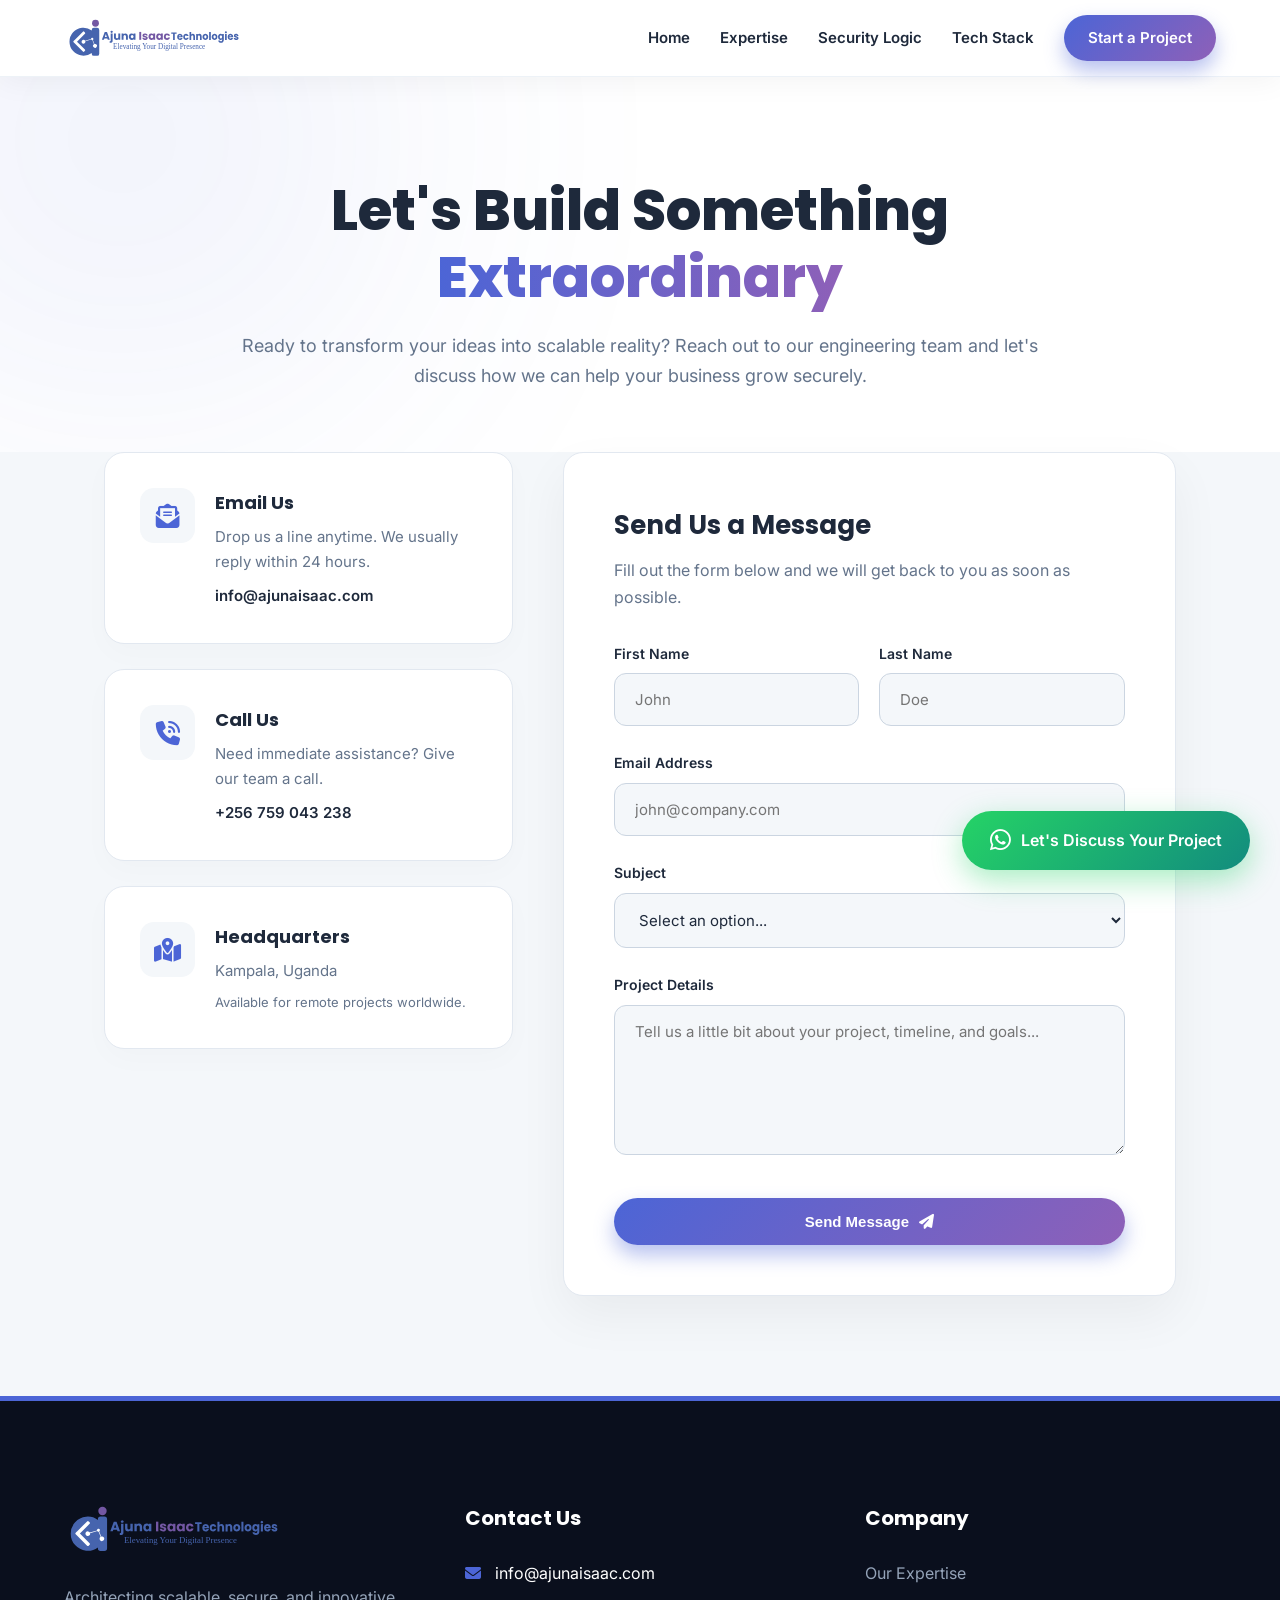
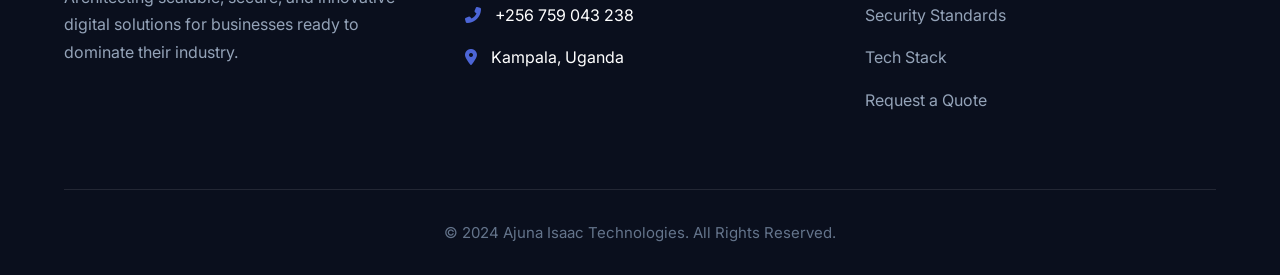
==== contact.html @ 809f85c6 "go" ====
<!DOCTYPE html>
<html lang="en">
<head>
  <meta charset="utf-8" />
  <title>Contact Us | Ajuna Isaac Technologies</title>
  <meta name="viewport" content="width=device-width, initial-scale=1">
  <meta name="description" content="Get in touch with Ajuna Isaac Technologies. Let's discuss how we can build secure, scalable software for your business.">
  <meta name="theme-color" content="#4C65D6">
  
  <!-- Fonts -->
  <link rel="preconnect" href="https://fonts.googleapis.com">
  <link rel="preconnect" href="https://fonts.gstatic.com" crossorigin>
  <link href="https://fonts.googleapis.com/css2?family=Inter:wght@300;400;500;600;700&family=Poppins:wght@400;500;600;700;800&display=swap" rel="stylesheet">
  
  <!-- Icons -->
  <link href="https://cdnjs.cloudflare.com/ajax/libs/font-awesome/6.4.0/css/all.min.css" rel="stylesheet">

  <style>
    /* --- BRAND VARIABLES (Matches Existing Sites) --- */
    :root {
      --primary: #4C65D6;
      --primary-glow: rgba(76, 101, 214, 0.4);
      --accent: #8E60B8;
      --accent-glow: rgba(142, 96, 184, 0.4);
      --dark-bg: #0a0f1d;
      --bg-light: #f4f7fa;
      --text-main: #1e293b;
      --text-muted: #64748b;
      --white: #ffffff;
      --success: #10b981;
      --radius-lg: 20px;
      --radius-md: 12px;
      --transition: all 0.4s cubic-bezier(0.25, 0.8, 0.25, 1);
    }

    /* --- GLOBALS & RESET --- */
    * { margin: 0; padding: 0; box-sizing: border-box; }
    html { scroll-behavior: smooth; }
    body { font-family: 'Inter', sans-serif; color: var(--text-main); line-height: 1.7; background: var(--bg-light); overflow-x: hidden; }
    h1, h2, h3, h4 { font-family: 'Poppins', sans-serif; }
    a { text-decoration: none; color: inherit; transition: var(--transition); }
    ul { list-style: none; }

    /* --- NAVIGATION --- */
    .navbar {
      display: flex; justify-content: space-between; align-items: center;
      padding: 15px 5%; background: rgba(255, 255, 255, 0.95);
      backdrop-filter: blur(10px); position: sticky; top: 0; z-index: 1000;
      border-bottom: 1px solid #edf2f7; box-shadow: 0 4px 30px rgba(0, 0, 0, 0.05);
    }
    .logo-container { display: flex; align-items: center; }
    .logo-desktop { height: 45px; width: auto; display: block; }
    .logo-mobile { height: 40px; width: auto; display: none; }

    .nav-links { display: flex; gap: 30px; align-items: center; }
    .nav-links a { font-size: 15px; font-weight: 600; color: var(--text-main); }
    .nav-links a:hover { color: var(--primary); }
    .mobile-menu-btn { display: none; font-size: 24px; cursor: pointer; color: var(--primary); }

    /* --- BUTTONS --- */
    .btn { display: inline-flex; align-items: center; justify-content: center; padding: 15px 30px; border-radius: 50px; font-weight: 600; font-size: 15px; cursor: pointer; transition: var(--transition); gap: 10px; z-index: 1; outline: none; }
    .btn-primary { background: linear-gradient(135deg, var(--primary), var(--accent)); color: var(--white) !important; border: none; box-shadow: 0 10px 20px var(--primary-glow); }
    .btn-primary:hover { transform: translateY(-3px); box-shadow: 0 15px 30px var(--accent-glow); }

    /* --- CONTACT HERO --- */
    .contact-hero {
      background: var(--white); padding: 100px 5% 60px; text-align: center; position: relative; overflow: hidden;
    }
    .contact-hero::before { content: ''; position: absolute; top: -50%; left: -10%; width: 500px; height: 500px; background: var(--primary); filter: blur(150px); opacity: 0.1; border-radius: 50%; z-index: 0; }
    .contact-hero-content { position: relative; z-index: 1; max-width: 800px; margin: auto; }
    .contact-hero h1 { font-size: clamp(36px, 5vw, 56px); font-weight: 800; line-height: 1.2; margin-bottom: 20px; }
    .contact-hero h1 span { background: linear-gradient(90deg, var(--primary), var(--accent)); -webkit-background-clip: text; -webkit-text-fill-color: transparent; }
    .contact-hero p { font-size: 18px; color: var(--text-muted); }

    /* --- CONTACT LAYOUT --- */
    .contact-wrapper {
      max-width: 1200px; margin: 0 auto 100px; padding: 0 5%;
      display: grid; grid-template-columns: 1fr 1.5fr; gap: 50px; align-items: flex-start;
    }

    /* Left: Info Cards */
    .contact-info { display: flex; flex-direction: column; gap: 25px; }
    .info-card {
      background: var(--white); padding: 35px; border-radius: var(--radius-lg);
      border: 1px solid #e2e8f0; display: flex; align-items: flex-start; gap: 20px;
      transition: var(--transition); box-shadow: 0 10px 30px rgba(0,0,0,0.02);
    }
    .info-card:hover { transform: translateY(-5px); border-color: var(--primary); box-shadow: 0 20px 40px rgba(76, 101, 214, 0.08); }
    .info-icon { width: 55px; height: 55px; background: var(--bg-light); border-radius: 14px; display: flex; align-items: center; justify-content: center; font-size: 24px; color: var(--primary); flex-shrink: 0; transition: var(--transition); }
    .info-card:hover .info-icon { background: var(--primary); color: var(--white); }
    .info-details h4 { font-size: 18px; margin-bottom: 5px; color: var(--text-main); }
    .info-details p, .info-details a { color: var(--text-muted); font-size: 15px; font-family: 'Inter', sans-serif; transition: var(--transition); }
    .info-details a:hover { color: var(--primary); }

    /* Right: Form */
    .contact-form-container {
      background: var(--white); padding: 50px; border-radius: var(--radius-lg);
      border: 1px solid #e2e8f0; box-shadow: 0 20px 50px rgba(0,0,0,0.05); position: relative;
    }
    .form-group { margin-bottom: 25px; }
    .form-label { display: block; font-size: 14px; font-weight: 600; color: var(--text-main); margin-bottom: 8px; }
    .form-control {
      width: 100%; padding: 16px 20px; border-radius: var(--radius-md);
      border: 1px solid #cbd5e1; background: var(--bg-light); color: var(--text-main);
      font-size: 15px; font-family: 'Inter', sans-serif; transition: var(--transition); outline: none;
    }
    .form-control:focus { border-color: var(--primary); background: var(--white); box-shadow: 0 0 0 4px rgba(76, 101, 214, 0.1); }
    textarea.form-control { resize: vertical; min-height: 150px; }
    
    .form-row { display: grid; grid-template-columns: 1fr 1fr; gap: 20px; }

    /* --- FOOTER --- */
    footer { background: var(--dark-bg); color: var(--white); padding: 100px 5% 30px; position: relative; border-top: 5px solid var(--primary); }
    .footer-grid { display: grid; grid-template-columns: repeat(auto-fit, minmax(250px, 1fr)); gap: 50px; max-width: 1200px; margin: auto; border-bottom: 1px solid rgba(255,255,255,0.1); padding-bottom: 60px; }
    .footer-col h4 { color: var(--white); font-size: 20px; margin-bottom: 25px; }
    .footer-col p { color: #94a3b8; margin-bottom: 15px; }
    .footer-col ul li { margin-bottom: 15px; }
    .footer-col ul li a { color: #94a3b8; transition: var(--transition); }
    .footer-col ul li a:hover { color: var(--primary); padding-left: 8px; }
    .footer-logo { max-width: 220px; margin-bottom: 20px; }
    .copyright { text-align: center; padding-top: 30px; color: #64748b; font-size: 15px; }

    /* --- FLOATING WHATSAPP --- */
    .wa-float { position: fixed; bottom: 30px; right: 30px; background: linear-gradient(135deg, #25D366, #128C7E); color: white; padding: 16px 28px; border-radius: 50px; display: flex; align-items: center; gap: 10px; box-shadow: 0 10px 30px rgba(37, 211, 102, 0.4); font-weight: 600; z-index: 999; }
    .wa-float:hover { transform: scale(1.05) translateY(-5px); box-shadow: 0 15px 35px rgba(37, 211, 102, 0.5); color: white; }

    /* --- RESPONSIVE DESIGN --- */
    @media (max-width: 992px) {
      .contact-wrapper { grid-template-columns: 1fr; }
      .contact-form-container { padding: 40px 30px; }
      .logo-desktop { display: none; }
      .logo-mobile { display: block; }
      .nav-links { display: none; position: absolute; top: 100%; left: 0; width: 100%; background: rgba(255,255,255,0.98); backdrop-filter: blur(20px); flex-direction: column; padding: 30px; box-shadow: 0 20px 30px rgba(0,0,0,0.1); border-top: 1px solid #eee; }
      .nav-links.active { display: flex; }
      .mobile-menu-btn { display: block; }
    }
    @media (max-width: 768px) {
      .form-row { grid-template-columns: 1fr; }
      .wa-float span { display: none; }
      .wa-float { padding: 18px; right: 20px; bottom: 20px; border-radius: 50%; }
    }
  </style>
</head>
<body>

  <!-- Navigation -->
  <nav class="navbar">
    <a href="index.html" class="logo-container">
      <img src="images/Website header-01.svg" alt="Ajuna Isaac Technologies" class="logo-desktop">
      <img src="images/Favicon.svg" alt="Ajuna Isaac" class="logo-mobile">
    </a>
    
    <div class="mobile-menu-btn" id="menu-btn"><i class="fas fa-bars"></i></div>

    <div class="nav-links" id="nav-links">
      <a href="index.html#home">Home</a>
      <a href="index.html#services">Expertise</a>
      <a href="security.html">Security Logic</a>
      <a href="index.html#technologies">Tech Stack</a>
      <a href="contact.html" class="btn btn-primary" style="color: white; padding: 10px 24px;">Start a Project</a>
    </div>
  </nav>

  <!-- Contact Hero -->
  <section class="contact-hero">
    <div class="contact-hero-content">
      <h1>Let's Build Something <span>Extraordinary</span></h1>
      <p>Ready to transform your ideas into scalable reality? Reach out to our engineering team and let's discuss how we can help your business grow securely.</p>
    </div>
  </section>

  <!-- Contact Layout -->
  <div class="contact-wrapper">
    
    <!-- Left Side: Contact Info -->
    <div class="contact-info">
      
      <!-- Email Card -->
      <div class="info-card">
        <div class="info-icon"><i class="fas fa-envelope-open-text"></i></div>
        <div class="info-details">
          <h4>Email Us</h4>
          <p>Drop us a line anytime. We usually reply within 24 hours.</p>
          <a href="mailto:info@ajunaisaac.com" style="display:block; margin-top:8px; font-weight:600; color:var(--text-main);">info@ajunaisaac.com</a>
        </div>
      </div>

      <!-- Phone Card -->
      <div class="info-card">
        <div class="info-icon"><i class="fas fa-phone-volume"></i></div>
        <div class="info-details">
          <h4>Call Us</h4>
          <p>Need immediate assistance? Give our team a call.</p>
          <a href="tel:+256759043238" style="display:block; margin-top:8px; font-weight:600; color:var(--text-main);">+256 759 043 238</a>
        </div>
      </div>

      <!-- Location Card -->
      <div class="info-card">
        <div class="info-icon"><i class="fas fa-map-location-dot"></i></div>
        <div class="info-details">
          <h4>Headquarters</h4>
          <p>Kampala, Uganda</p>
          <p style="margin-top:8px; font-size:13px;">Available for remote projects worldwide.</p>
        </div>
      </div>

    </div>

    <!-- Right Side: Contact Form -->
    <div class="contact-form-container">
      <h3 style="font-size: 26px; margin-bottom: 10px;">Send Us a Message</h3>
      <p style="color: var(--text-muted); margin-bottom: 30px;">Fill out the form below and we will get back to you as soon as possible.</p>
      
      <!-- Note: You can connect this form to Formspree, PHP, or any backend you prefer -->
      <form action="#" method="POST">
        
        <div class="form-row">
          <div class="form-group">
            <label class="form-label">First Name</label>
            <input type="text" class="form-control" placeholder="John" required>
          </div>
          <div class="form-group">
            <label class="form-label">Last Name</label>
            <input type="text" class="form-control" placeholder="Doe" required>
          </div>
        </div>

        <div class="form-group">
          <label class="form-label">Email Address</label>
          <input type="email" class="form-control" placeholder="john@company.com" required>
        </div>

        <div class="form-group">
          <label class="form-label">Subject</label>
          <select class="form-control" required>
            <option value="" disabled selected>Select an option...</option>
            <option value="Mobile App Development">Mobile App Development</option>
            <option value="Web App Development">Web App Development</option>
            <option value="Security Audit">App Security / Audit</option>
            <option value="Other">Other Inquiry</option>
          </select>
        </div>

        <div class="form-group">
          <label class="form-label">Project Details</label>
          <textarea class="form-control" placeholder="Tell us a little bit about your project, timeline, and goals..." required></textarea>
        </div>

        <button type="submit" class="btn btn-primary" style="width: 100%; margin-top: 10px;">
          Send Message <i class="fas fa-paper-plane"></i>
        </button>

      </form>
    </div>

  </div>

  <!-- Footer -->
  <footer>
    <div class="footer-grid">
      <div class="footer-col">
        <img src="images/Website header-01.svg" alt="Ajuna Isaac" class="footer-logo">
        <p>Architecting scalable, secure, and innovative digital solutions for businesses ready to dominate their industry.</p>
      </div>
      <div class="footer-col">
        <h4>Contact Us</h4>
        <ul>
          <li><i class="fas fa-envelope" style="color: var(--primary); margin-right: 10px;"></i> info@ajunaisaac.com</li>
          <li><i class="fas fa-phone-alt" style="color: var(--primary); margin-right: 10px;"></i> +256 759 043 238</li>
          <li><i class="fas fa-map-marker-alt" style="color: var(--primary); margin-right: 10px;"></i> Kampala, Uganda</li>
        </ul>
      </div>
      <div class="footer-col">
        <h4>Company</h4>
        <ul>
          <li><a href="index.html#services">Our Expertise</a></li>
          <li><a href="security.html">Security Standards</a></li>
          <li><a href="index.html#technologies">Tech Stack</a></li>
          <li><a href="contact.html">Request a Quote</a></li>
        </ul>
      </div>
    </div>
    <div class="copyright">
      &copy; 2024 Ajuna Isaac Technologies. All Rights Reserved.
    </div>
  </footer>

  <!-- WhatsApp Float -->
  <a href="https://wa.me/256759043238" class="wa-float" target="_blank" rel="noopener noreferrer">
    <i class="fab fa-whatsapp" style="font-size: 24px;"></i>
    <span>Let's Discuss Your Project</span>
  </a>

  <!-- Mobile Menu JS -->
  <script>
    const menuBtn = document.getElementById('menu-btn');
    const navLinks = document.getElementById('nav-links');

    menuBtn.addEventListener('click', () => {
      navLinks.classList.toggle('active');
      const icon = menuBtn.querySelector('i');
      if(navLinks.classList.contains('active')){
        icon.classList.replace('fa-bars', 'fa-times');
      } else {
        icon.classList.replace('fa-times', 'fa-bars');
      }
    });
  </script>

</body>
</html>
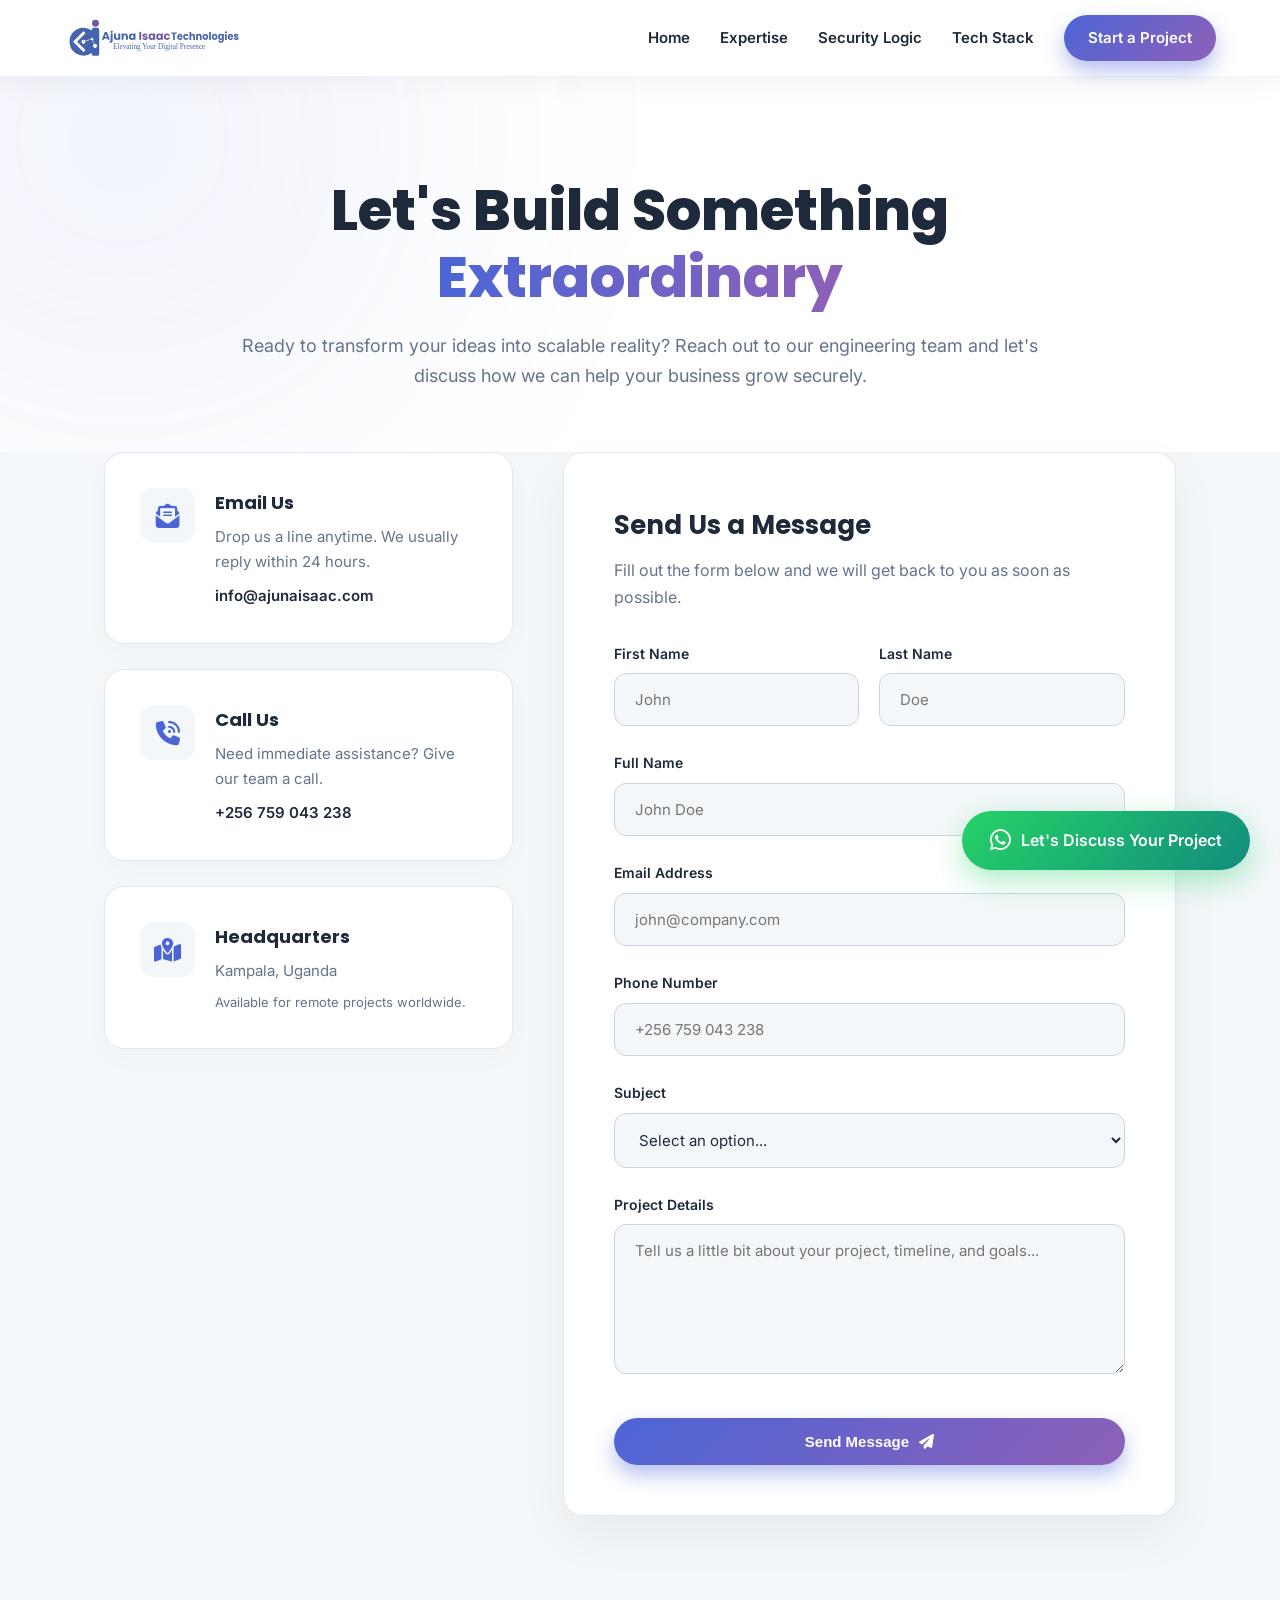
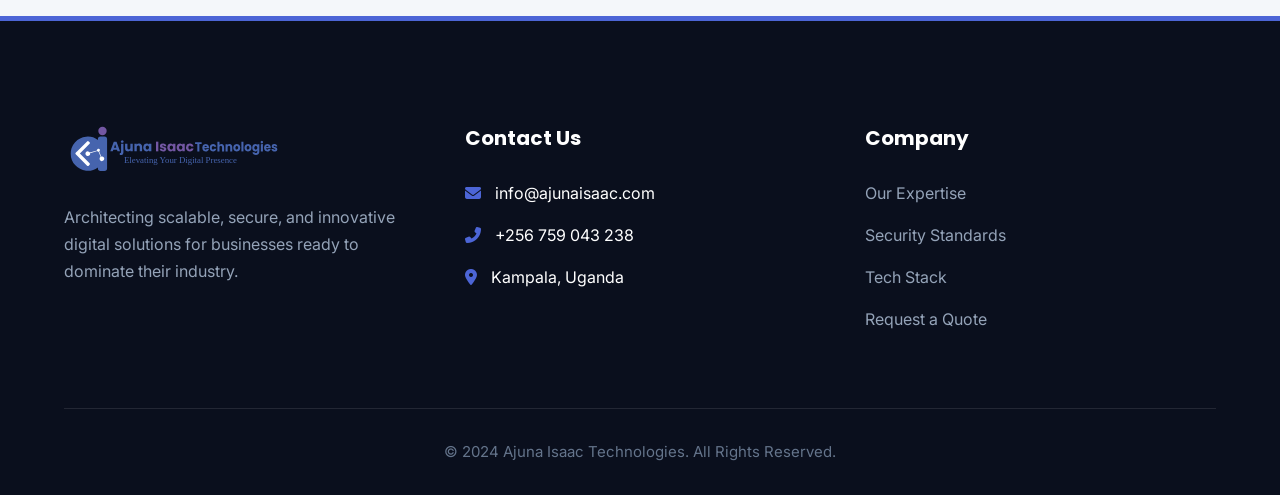
==== commit be6038be: "Refactor contact.html for better readability and structure Refactor contact.html to improve structur" ====
--- a/contact.html
+++ b/contact.html
@@ -6,17 +6,16 @@
   <meta name="viewport" content="width=device-width, initial-scale=1">
   <meta name="description" content="Get in touch with Ajuna Isaac Technologies. Let's discuss how we can build secure, scalable software for your business.">
   <meta name="theme-color" content="#4C65D6">
-  
+
   <!-- Fonts -->
   <link rel="preconnect" href="https://fonts.googleapis.com">
   <link rel="preconnect" href="https://fonts.gstatic.com" crossorigin>
   <link href="https://fonts.googleapis.com/css2?family=Inter:wght@300;400;500;600;700&family=Poppins:wght@400;500;600;700;800&display=swap" rel="stylesheet">
-  
+
   <!-- Icons -->
   <link href="https://cdnjs.cloudflare.com/ajax/libs/font-awesome/6.4.0/css/all.min.css" rel="stylesheet">
 
   <style>
-    /* --- BRAND VARIABLES (Matches Existing Sites) --- */
     :root {
       --primary: #4C65D6;
       --primary-glow: rgba(76, 101, 214, 0.4);
@@ -33,111 +32,424 @@
       --transition: all 0.4s cubic-bezier(0.25, 0.8, 0.25, 1);
     }
 
-    /* --- GLOBALS & RESET --- */
-    * { margin: 0; padding: 0; box-sizing: border-box; }
-    html { scroll-behavior: smooth; }
-    body { font-family: 'Inter', sans-serif; color: var(--text-main); line-height: 1.7; background: var(--bg-light); overflow-x: hidden; }
-    h1, h2, h3, h4 { font-family: 'Poppins', sans-serif; }
-    a { text-decoration: none; color: inherit; transition: var(--transition); }
-    ul { list-style: none; }
-
-    /* --- NAVIGATION --- */
+    * {
+      margin: 0;
+      padding: 0;
+      box-sizing: border-box;
+    }
+
+    html {
+      scroll-behavior: smooth;
+    }
+
+    body {
+      font-family: 'Inter', sans-serif;
+      color: var(--text-main);
+      line-height: 1.7;
+      background: var(--bg-light);
+      overflow-x: hidden;
+    }
+
+    h1, h2, h3, h4 {
+      font-family: 'Poppins', sans-serif;
+    }
+
+    a {
+      text-decoration: none;
+      color: inherit;
+      transition: var(--transition);
+    }
+
+    ul {
+      list-style: none;
+    }
+
     .navbar {
-      display: flex; justify-content: space-between; align-items: center;
-      padding: 15px 5%; background: rgba(255, 255, 255, 0.95);
-      backdrop-filter: blur(10px); position: sticky; top: 0; z-index: 1000;
-      border-bottom: 1px solid #edf2f7; box-shadow: 0 4px 30px rgba(0, 0, 0, 0.05);
-    }
-    .logo-container { display: flex; align-items: center; }
-    .logo-desktop { height: 45px; width: auto; display: block; }
-    .logo-mobile { height: 40px; width: auto; display: none; }
-
-    .nav-links { display: flex; gap: 30px; align-items: center; }
-    .nav-links a { font-size: 15px; font-weight: 600; color: var(--text-main); }
-    .nav-links a:hover { color: var(--primary); }
-    .mobile-menu-btn { display: none; font-size: 24px; cursor: pointer; color: var(--primary); }
-
-    /* --- BUTTONS --- */
-    .btn { display: inline-flex; align-items: center; justify-content: center; padding: 15px 30px; border-radius: 50px; font-weight: 600; font-size: 15px; cursor: pointer; transition: var(--transition); gap: 10px; z-index: 1; outline: none; }
-    .btn-primary { background: linear-gradient(135deg, var(--primary), var(--accent)); color: var(--white) !important; border: none; box-shadow: 0 10px 20px var(--primary-glow); }
-    .btn-primary:hover { transform: translateY(-3px); box-shadow: 0 15px 30px var(--accent-glow); }
-
-    /* --- CONTACT HERO --- */
+      display: flex;
+      justify-content: space-between;
+      align-items: center;
+      padding: 15px 5%;
+      background: rgba(255, 255, 255, 0.95);
+      backdrop-filter: blur(10px);
+      position: sticky;
+      top: 0;
+      z-index: 1000;
+      border-bottom: 1px solid #edf2f7;
+      box-shadow: 0 4px 30px rgba(0, 0, 0, 0.05);
+    }
+
+    .logo-container {
+      display: flex;
+      align-items: center;
+    }
+
+    .logo-desktop {
+      height: 45px;
+      width: auto;
+      display: block;
+    }
+
+    .logo-mobile {
+      height: 40px;
+      width: auto;
+      display: none;
+    }
+
+    .nav-links {
+      display: flex;
+      gap: 30px;
+      align-items: center;
+    }
+
+    .nav-links a {
+      font-size: 15px;
+      font-weight: 600;
+      color: var(--text-main);
+    }
+
+    .nav-links a:hover {
+      color: var(--primary);
+    }
+
+    .mobile-menu-btn {
+      display: none;
+      font-size: 24px;
+      cursor: pointer;
+      color: var(--primary);
+    }
+
+    .btn {
+      display: inline-flex;
+      align-items: center;
+      justify-content: center;
+      padding: 15px 30px;
+      border-radius: 50px;
+      font-weight: 600;
+      font-size: 15px;
+      cursor: pointer;
+      transition: var(--transition);
+      gap: 10px;
+      z-index: 1;
+      outline: none;
+    }
+
+    .btn-primary {
+      background: linear-gradient(135deg, var(--primary), var(--accent));
+      color: var(--white) !important;
+      border: none;
+      box-shadow: 0 10px 20px var(--primary-glow);
+    }
+
+    .btn-primary:hover {
+      transform: translateY(-3px);
+      box-shadow: 0 15px 30px var(--accent-glow);
+    }
+
     .contact-hero {
-      background: var(--white); padding: 100px 5% 60px; text-align: center; position: relative; overflow: hidden;
-    }
-    .contact-hero::before { content: ''; position: absolute; top: -50%; left: -10%; width: 500px; height: 500px; background: var(--primary); filter: blur(150px); opacity: 0.1; border-radius: 50%; z-index: 0; }
-    .contact-hero-content { position: relative; z-index: 1; max-width: 800px; margin: auto; }
-    .contact-hero h1 { font-size: clamp(36px, 5vw, 56px); font-weight: 800; line-height: 1.2; margin-bottom: 20px; }
-    .contact-hero h1 span { background: linear-gradient(90deg, var(--primary), var(--accent)); -webkit-background-clip: text; -webkit-text-fill-color: transparent; }
-    .contact-hero p { font-size: 18px; color: var(--text-muted); }
-
-    /* --- CONTACT LAYOUT --- */
+      background: var(--white);
+      padding: 100px 5% 60px;
+      text-align: center;
+      position: relative;
+      overflow: hidden;
+    }
+
+    .contact-hero::before {
+      content: '';
+      position: absolute;
+      top: -50%;
+      left: -10%;
+      width: 500px;
+      height: 500px;
+      background: var(--primary);
+      filter: blur(150px);
+      opacity: 0.1;
+      border-radius: 50%;
+      z-index: 0;
+    }
+
+    .contact-hero-content {
+      position: relative;
+      z-index: 1;
+      max-width: 800px;
+      margin: auto;
+    }
+
+    .contact-hero h1 {
+      font-size: clamp(36px, 5vw, 56px);
+      font-weight: 800;
+      line-height: 1.2;
+      margin-bottom: 20px;
+    }
+
+    .contact-hero h1 span {
+      background: linear-gradient(90deg, var(--primary), var(--accent));
+      -webkit-background-clip: text;
+      -webkit-text-fill-color: transparent;
+    }
+
+    .contact-hero p {
+      font-size: 18px;
+      color: var(--text-muted);
+    }
+
     .contact-wrapper {
-      max-width: 1200px; margin: 0 auto 100px; padding: 0 5%;
-      display: grid; grid-template-columns: 1fr 1.5fr; gap: 50px; align-items: flex-start;
-    }
-
-    /* Left: Info Cards */
-    .contact-info { display: flex; flex-direction: column; gap: 25px; }
+      max-width: 1200px;
+      margin: 0 auto 100px;
+      padding: 0 5%;
+      display: grid;
+      grid-template-columns: 1fr 1.5fr;
+      gap: 50px;
+      align-items: flex-start;
+    }
+
+    .contact-info {
+      display: flex;
+      flex-direction: column;
+      gap: 25px;
+    }
+
     .info-card {
-      background: var(--white); padding: 35px; border-radius: var(--radius-lg);
-      border: 1px solid #e2e8f0; display: flex; align-items: flex-start; gap: 20px;
-      transition: var(--transition); box-shadow: 0 10px 30px rgba(0,0,0,0.02);
-    }
-    .info-card:hover { transform: translateY(-5px); border-color: var(--primary); box-shadow: 0 20px 40px rgba(76, 101, 214, 0.08); }
-    .info-icon { width: 55px; height: 55px; background: var(--bg-light); border-radius: 14px; display: flex; align-items: center; justify-content: center; font-size: 24px; color: var(--primary); flex-shrink: 0; transition: var(--transition); }
-    .info-card:hover .info-icon { background: var(--primary); color: var(--white); }
-    .info-details h4 { font-size: 18px; margin-bottom: 5px; color: var(--text-main); }
-    .info-details p, .info-details a { color: var(--text-muted); font-size: 15px; font-family: 'Inter', sans-serif; transition: var(--transition); }
-    .info-details a:hover { color: var(--primary); }
-
-    /* Right: Form */
+      background: var(--white);
+      padding: 35px;
+      border-radius: var(--radius-lg);
+      border: 1px solid #e2e8f0;
+      display: flex;
+      align-items: flex-start;
+      gap: 20px;
+      transition: var(--transition);
+      box-shadow: 0 10px 30px rgba(0,0,0,0.02);
+    }
+
+    .info-card:hover {
+      transform: translateY(-5px);
+      border-color: var(--primary);
+      box-shadow: 0 20px 40px rgba(76, 101, 214, 0.08);
+    }
+
+    .info-icon {
+      width: 55px;
+      height: 55px;
+      background: var(--bg-light);
+      border-radius: 14px;
+      display: flex;
+      align-items: center;
+      justify-content: center;
+      font-size: 24px;
+      color: var(--primary);
+      flex-shrink: 0;
+      transition: var(--transition);
+    }
+
+    .info-card:hover .info-icon {
+      background: var(--primary);
+      color: var(--white);
+    }
+
+    .info-details h4 {
+      font-size: 18px;
+      margin-bottom: 5px;
+      color: var(--text-main);
+    }
+
+    .info-details p,
+    .info-details a {
+      color: var(--text-muted);
+      font-size: 15px;
+      font-family: 'Inter', sans-serif;
+      transition: var(--transition);
+    }
+
+    .info-details a:hover {
+      color: var(--primary);
+    }
+
     .contact-form-container {
-      background: var(--white); padding: 50px; border-radius: var(--radius-lg);
-      border: 1px solid #e2e8f0; box-shadow: 0 20px 50px rgba(0,0,0,0.05); position: relative;
-    }
-    .form-group { margin-bottom: 25px; }
-    .form-label { display: block; font-size: 14px; font-weight: 600; color: var(--text-main); margin-bottom: 8px; }
+      background: var(--white);
+      padding: 50px;
+      border-radius: var(--radius-lg);
+      border: 1px solid #e2e8f0;
+      box-shadow: 0 20px 50px rgba(0,0,0,0.05);
+      position: relative;
+    }
+
+    .form-group {
+      margin-bottom: 25px;
+    }
+
+    .form-label {
+      display: block;
+      font-size: 14px;
+      font-weight: 600;
+      color: var(--text-main);
+      margin-bottom: 8px;
+    }
+
     .form-control {
-      width: 100%; padding: 16px 20px; border-radius: var(--radius-md);
-      border: 1px solid #cbd5e1; background: var(--bg-light); color: var(--text-main);
-      font-size: 15px; font-family: 'Inter', sans-serif; transition: var(--transition); outline: none;
-    }
-    .form-control:focus { border-color: var(--primary); background: var(--white); box-shadow: 0 0 0 4px rgba(76, 101, 214, 0.1); }
-    textarea.form-control { resize: vertical; min-height: 150px; }
-    
-    .form-row { display: grid; grid-template-columns: 1fr 1fr; gap: 20px; }
-
-    /* --- FOOTER --- */
-    footer { background: var(--dark-bg); color: var(--white); padding: 100px 5% 30px; position: relative; border-top: 5px solid var(--primary); }
-    .footer-grid { display: grid; grid-template-columns: repeat(auto-fit, minmax(250px, 1fr)); gap: 50px; max-width: 1200px; margin: auto; border-bottom: 1px solid rgba(255,255,255,0.1); padding-bottom: 60px; }
-    .footer-col h4 { color: var(--white); font-size: 20px; margin-bottom: 25px; }
-    .footer-col p { color: #94a3b8; margin-bottom: 15px; }
-    .footer-col ul li { margin-bottom: 15px; }
-    .footer-col ul li a { color: #94a3b8; transition: var(--transition); }
-    .footer-col ul li a:hover { color: var(--primary); padding-left: 8px; }
-    .footer-logo { max-width: 220px; margin-bottom: 20px; }
-    .copyright { text-align: center; padding-top: 30px; color: #64748b; font-size: 15px; }
-
-    /* --- FLOATING WHATSAPP --- */
-    .wa-float { position: fixed; bottom: 30px; right: 30px; background: linear-gradient(135deg, #25D366, #128C7E); color: white; padding: 16px 28px; border-radius: 50px; display: flex; align-items: center; gap: 10px; box-shadow: 0 10px 30px rgba(37, 211, 102, 0.4); font-weight: 600; z-index: 999; }
-    .wa-float:hover { transform: scale(1.05) translateY(-5px); box-shadow: 0 15px 35px rgba(37, 211, 102, 0.5); color: white; }
-
-    /* --- RESPONSIVE DESIGN --- */
+      width: 100%;
+      padding: 16px 20px;
+      border-radius: var(--radius-md);
+      border: 1px solid #cbd5e1;
+      background: var(--bg-light);
+      color: var(--text-main);
+      font-size: 15px;
+      font-family: 'Inter', sans-serif;
+      transition: var(--transition);
+      outline: none;
+    }
+
+    .form-control:focus {
+      border-color: var(--primary);
+      background: var(--white);
+      box-shadow: 0 0 0 4px rgba(76, 101, 214, 0.1);
+    }
+
+    textarea.form-control {
+      resize: vertical;
+      min-height: 150px;
+    }
+
+    .form-row {
+      display: grid;
+      grid-template-columns: 1fr 1fr;
+      gap: 20px;
+    }
+
+    footer {
+      background: var(--dark-bg);
+      color: var(--white);
+      padding: 100px 5% 30px;
+      position: relative;
+      border-top: 5px solid var(--primary);
+    }
+
+    .footer-grid {
+      display: grid;
+      grid-template-columns: repeat(auto-fit, minmax(250px, 1fr));
+      gap: 50px;
+      max-width: 1200px;
+      margin: auto;
+      border-bottom: 1px solid rgba(255,255,255,0.1);
+      padding-bottom: 60px;
+    }
+
+    .footer-col h4 {
+      color: var(--white);
+      font-size: 20px;
+      margin-bottom: 25px;
+    }
+
+    .footer-col p {
+      color: #94a3b8;
+      margin-bottom: 15px;
+    }
+
+    .footer-col ul li {
+      margin-bottom: 15px;
+    }
+
+    .footer-col ul li a {
+      color: #94a3b8;
+      transition: var(--transition);
+    }
+
+    .footer-col ul li a:hover {
+      color: var(--primary);
+      padding-left: 8px;
+    }
+
+    .footer-logo {
+      max-width: 220px;
+      margin-bottom: 20px;
+    }
+
+    .copyright {
+      text-align: center;
+      padding-top: 30px;
+      color: #64748b;
+      font-size: 15px;
+    }
+
+    .wa-float {
+      position: fixed;
+      bottom: 30px;
+      right: 30px;
+      background: linear-gradient(135deg, #25D366, #128C7E);
+      color: white;
+      padding: 16px 28px;
+      border-radius: 50px;
+      display: flex;
+      align-items: center;
+      gap: 10px;
+      box-shadow: 0 10px 30px rgba(37, 211, 102, 0.4);
+      font-weight: 600;
+      z-index: 999;
+    }
+
+    .wa-float:hover {
+      transform: scale(1.05) translateY(-5px);
+      box-shadow: 0 15px 35px rgba(37, 211, 102, 0.5);
+      color: white;
+    }
+
+    .hidden {
+      display: none;
+    }
+
     @media (max-width: 992px) {
-      .contact-wrapper { grid-template-columns: 1fr; }
-      .contact-form-container { padding: 40px 30px; }
-      .logo-desktop { display: none; }
-      .logo-mobile { display: block; }
-      .nav-links { display: none; position: absolute; top: 100%; left: 0; width: 100%; background: rgba(255,255,255,0.98); backdrop-filter: blur(20px); flex-direction: column; padding: 30px; box-shadow: 0 20px 30px rgba(0,0,0,0.1); border-top: 1px solid #eee; }
-      .nav-links.active { display: flex; }
-      .mobile-menu-btn { display: block; }
-    }
+      .contact-wrapper {
+        grid-template-columns: 1fr;
+      }
+
+      .contact-form-container {
+        padding: 40px 30px;
+      }
+
+      .logo-desktop {
+        display: none;
+      }
+
+      .logo-mobile {
+        display: block;
+      }
+
+      .nav-links {
+        display: none;
+        position: absolute;
+        top: 100%;
+        left: 0;
+        width: 100%;
+        background: rgba(255,255,255,0.98);
+        backdrop-filter: blur(20px);
+        flex-direction: column;
+        padding: 30px;
+        box-shadow: 0 20px 30px rgba(0,0,0,0.1);
+        border-top: 1px solid #eee;
+      }
+
+      .nav-links.active {
+        display: flex;
+      }
+
+      .mobile-menu-btn {
+        display: block;
+      }
+    }
+
     @media (max-width: 768px) {
-      .form-row { grid-template-columns: 1fr; }
-      .wa-float span { display: none; }
-      .wa-float { padding: 18px; right: 20px; bottom: 20px; border-radius: 50%; }
+      .form-row {
+        grid-template-columns: 1fr;
+      }
+
+      .wa-float span {
+        display: none;
+      }
+
+      .wa-float {
+        padding: 18px;
+        right: 20px;
+        bottom: 20px;
+        border-radius: 50%;
+      }
     }
   </style>
 </head>
@@ -149,8 +461,10 @@
       <img src="images/Website header-01.svg" alt="Ajuna Isaac Technologies" class="logo-desktop">
       <img src="images/Favicon.svg" alt="Ajuna Isaac" class="logo-mobile">
     </a>
-    
-    <div class="mobile-menu-btn" id="menu-btn"><i class="fas fa-bars"></i></div>
+
+    <div class="mobile-menu-btn" id="menu-btn">
+      <i class="fas fa-bars"></i>
+    </div>
 
     <div class="nav-links" id="nav-links">
       <a href="index.html#home">Home</a>
@@ -171,11 +485,10 @@
 
   <!-- Contact Layout -->
   <div class="contact-wrapper">
-    
+
     <!-- Left Side: Contact Info -->
     <div class="contact-info">
-      
-      <!-- Email Card -->
+
       <div class="info-card">
         <div class="info-icon"><i class="fas fa-envelope-open-text"></i></div>
         <div class="info-details">
@@ -185,7 +498,6 @@
         </div>
       </div>
 
-      <!-- Phone Card -->
       <div class="info-card">
         <div class="info-icon"><i class="fas fa-phone-volume"></i></div>
         <div class="info-details">
@@ -195,7 +507,6 @@
         </div>
       </div>
 
-      <!-- Location Card -->
       <div class="info-card">
         <div class="info-icon"><i class="fas fa-map-location-dot"></i></div>
         <div class="info-details">
@@ -211,46 +522,58 @@
     <div class="contact-form-container">
       <h3 style="font-size: 26px; margin-bottom: 10px;">Send Us a Message</h3>
       <p style="color: var(--text-muted); margin-bottom: 30px;">Fill out the form below and we will get back to you as soon as possible.</p>
-      
-      <!-- Note: You can connect this form to Formspree, PHP, or any backend you prefer -->
-      <form action="#" method="POST">
-        
+
+      <form action="https://api.web3forms.com/submit" method="POST">
+        <input type="hidden" name="access_key" value="52dfaa47-5f5d-4f6c-abaa-1f32ae38746f">
+        <input type="hidden" name="subject" value="New Contact Message - Ajuna Isaac Technologies">
+        <input type="hidden" name="from_name" value="Ajuna Isaac Technologies Website">
+        <input type="checkbox" name="botcheck" class="hidden">
+
         <div class="form-row">
           <div class="form-group">
-            <label class="form-label">First Name</label>
-            <input type="text" class="form-control" placeholder="John" required>
+            <label class="form-label" for="first_name">First Name</label>
+            <input type="text" id="first_name" name="first_name" class="form-control" placeholder="John" required>
           </div>
           <div class="form-group">
-            <label class="form-label">Last Name</label>
-            <input type="text" class="form-control" placeholder="Doe" required>
+            <label class="form-label" for="last_name">Last Name</label>
+            <input type="text" id="last_name" name="last_name" class="form-control" placeholder="Doe" required>
           </div>
         </div>
 
         <div class="form-group">
-          <label class="form-label">Email Address</label>
-          <input type="email" class="form-control" placeholder="john@company.com" required>
+          <label class="form-label" for="name">Full Name</label>
+          <input type="text" id="name" name="name" class="form-control" placeholder="John Doe" required>
         </div>
 
         <div class="form-group">
-          <label class="form-label">Subject</label>
-          <select class="form-control" required>
+          <label class="form-label" for="email">Email Address</label>
+          <input type="email" id="email" name="email" class="form-control" placeholder="john@company.com" required>
+        </div>
+
+        <div class="form-group">
+          <label class="form-label" for="phone">Phone Number</label>
+          <input type="text" id="phone" name="phone" class="form-control" placeholder="+256 759 043 238">
+        </div>
+
+        <div class="form-group">
+          <label class="form-label" for="service">Subject</label>
+          <select id="service" name="service" class="form-control" required>
             <option value="" disabled selected>Select an option...</option>
             <option value="Mobile App Development">Mobile App Development</option>
             <option value="Web App Development">Web App Development</option>
             <option value="Security Audit">App Security / Audit</option>
-            <option value="Other">Other Inquiry</option>
+            <option value="Other Inquiry">Other Inquiry</option>
           </select>
         </div>
 
         <div class="form-group">
-          <label class="form-label">Project Details</label>
-          <textarea class="form-control" placeholder="Tell us a little bit about your project, timeline, and goals..." required></textarea>
+          <label class="form-label" for="message">Project Details</label>
+          <textarea id="message" name="message" class="form-control" placeholder="Tell us a little bit about your project, timeline, and goals..." required></textarea>
         </div>
 
         <button type="submit" class="btn btn-primary" style="width: 100%; margin-top: 10px;">
           Send Message <i class="fas fa-paper-plane"></i>
         </button>
-
       </form>
     </div>
 
@@ -300,7 +623,8 @@
     menuBtn.addEventListener('click', () => {
       navLinks.classList.toggle('active');
       const icon = menuBtn.querySelector('i');
-      if(navLinks.classList.contains('active')){
+
+      if (navLinks.classList.contains('active')) {
         icon.classList.replace('fa-bars', 'fa-times');
       } else {
         icon.classList.replace('fa-times', 'fa-bars');
@@ -309,4 +633,4 @@
   </script>
 
 </body>
-</html>+</html>
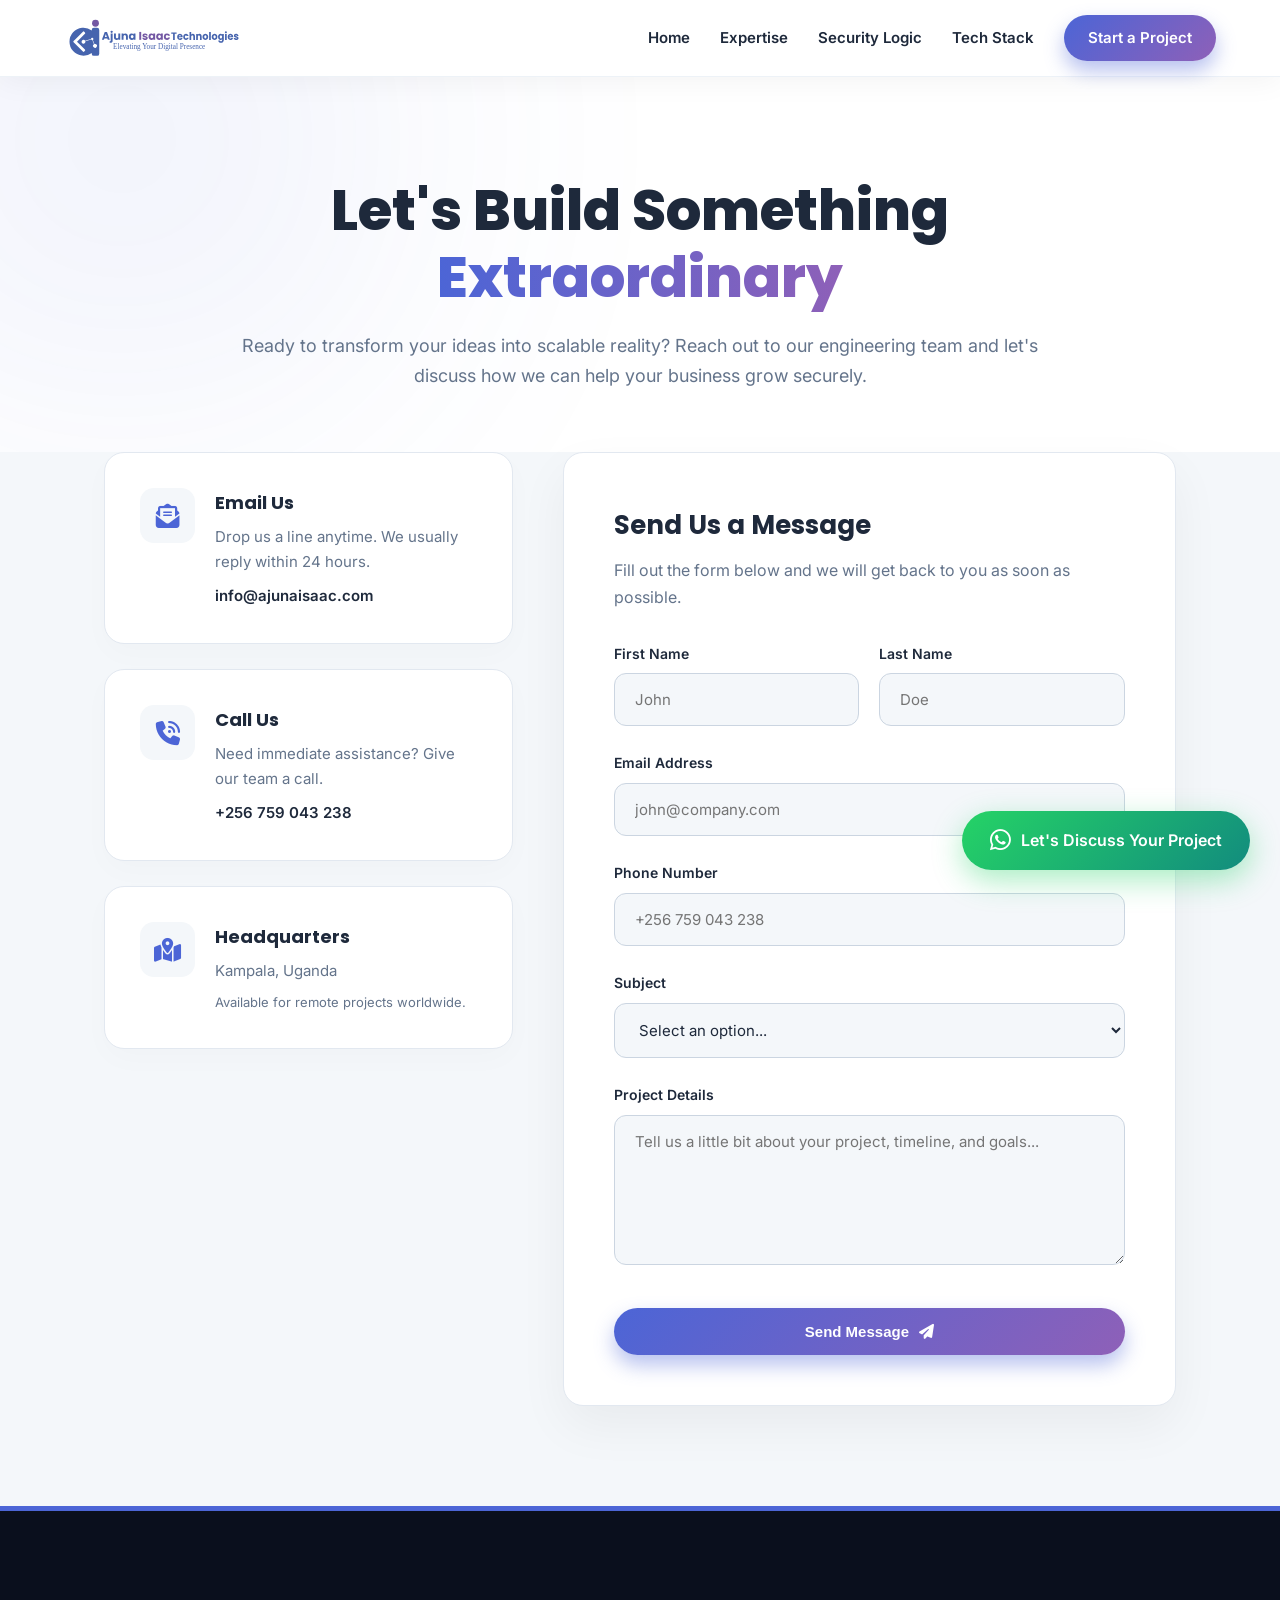
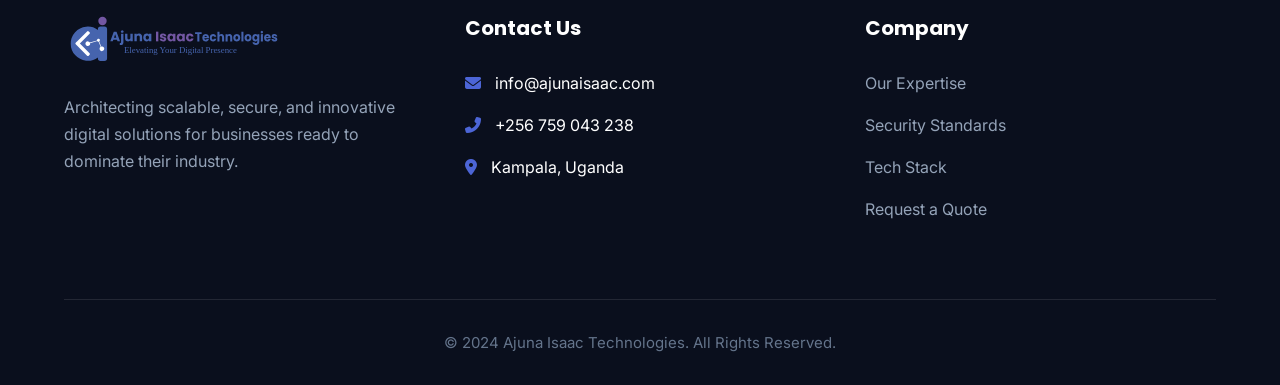
==== commit fdc95185: "Enhance contact form styling and link formatting Added a hidden class for CSS to manage visibility. " ====
--- a/contact.html
+++ b/contact.html
@@ -64,6 +64,11 @@
       list-style: none;
     }
 
+    .hidden {
+      display: none;
+    }
+
+    /* --- NAVIGATION --- */
     .navbar {
       display: flex;
       justify-content: space-between;
@@ -118,6 +123,7 @@
       color: var(--primary);
     }
 
+    /* --- BUTTONS --- */
     .btn {
       display: inline-flex;
       align-items: center;
@@ -145,6 +151,7 @@
       box-shadow: 0 15px 30px var(--accent-glow);
     }
 
+    /* --- CONTACT HERO --- */
     .contact-hero {
       background: var(--white);
       padding: 100px 5% 60px;
@@ -192,6 +199,7 @@
       color: var(--text-muted);
     }
 
+    /* --- CONTACT LAYOUT --- */
     .contact-wrapper {
       max-width: 1200px;
       margin: 0 auto 100px;
@@ -263,6 +271,7 @@
       color: var(--primary);
     }
 
+    /* --- CONTACT FORM --- */
     .contact-form-container {
       background: var(--white);
       padding: 50px;
@@ -314,6 +323,7 @@
       gap: 20px;
     }
 
+    /* --- FOOTER --- */
     footer {
       background: var(--dark-bg);
       color: var(--white);
@@ -369,6 +379,7 @@
       font-size: 15px;
     }
 
+    /* --- FLOATING WHATSAPP --- */
     .wa-float {
       position: fixed;
       bottom: 30px;
@@ -391,10 +402,7 @@
       color: white;
     }
 
-    .hidden {
-      display: none;
-    }
-
+    /* --- RESPONSIVE DESIGN --- */
     @media (max-width: 992px) {
       .contact-wrapper {
         grid-template-columns: 1fr;
@@ -494,7 +502,9 @@
         <div class="info-details">
           <h4>Email Us</h4>
           <p>Drop us a line anytime. We usually reply within 24 hours.</p>
-          <a href="mailto:info@ajunaisaac.com" style="display:block; margin-top:8px; font-weight:600; color:var(--text-main);">info@ajunaisaac.com</a>
+          <a href="mailto:info@ajunaisaac.com" style="display:block; margin-top:8px; font-weight:600; color:var(--text-main);">
+            info@ajunaisaac.com
+          </a>
         </div>
       </div>
 
@@ -503,7 +513,9 @@
         <div class="info-details">
           <h4>Call Us</h4>
           <p>Need immediate assistance? Give our team a call.</p>
-          <a href="tel:+256759043238" style="display:block; margin-top:8px; font-weight:600; color:var(--text-main);">+256 759 043 238</a>
+          <a href="tel:+256759043238" style="display:block; margin-top:8px; font-weight:600; color:var(--text-main);">
+            +256 759 043 238
+          </a>
         </div>
       </div>
 
@@ -527,6 +539,7 @@
         <input type="hidden" name="access_key" value="52dfaa47-5f5d-4f6c-abaa-1f32ae38746f">
         <input type="hidden" name="subject" value="New Contact Message - Ajuna Isaac Technologies">
         <input type="hidden" name="from_name" value="Ajuna Isaac Technologies Website">
+        <input type="hidden" name="redirect" value="https://ajunaisaac.com/thank-you.html">
         <input type="checkbox" name="botcheck" class="hidden">
 
         <div class="form-row">
@@ -534,15 +547,11 @@
             <label class="form-label" for="first_name">First Name</label>
             <input type="text" id="first_name" name="first_name" class="form-control" placeholder="John" required>
           </div>
+
           <div class="form-group">
             <label class="form-label" for="last_name">Last Name</label>
             <input type="text" id="last_name" name="last_name" class="form-control" placeholder="Doe" required>
           </div>
-        </div>
-
-        <div class="form-group">
-          <label class="form-label" for="name">Full Name</label>
-          <input type="text" id="name" name="name" class="form-control" placeholder="John Doe" required>
         </div>
 
         <div class="form-group">
@@ -576,7 +585,6 @@
         </button>
       </form>
     </div>
-
   </div>
 
   <!-- Footer -->
@@ -586,6 +594,7 @@
         <img src="images/Website header-01.svg" alt="Ajuna Isaac" class="footer-logo">
         <p>Architecting scalable, secure, and innovative digital solutions for businesses ready to dominate their industry.</p>
       </div>
+
       <div class="footer-col">
         <h4>Contact Us</h4>
         <ul>
@@ -594,6 +603,7 @@
           <li><i class="fas fa-map-marker-alt" style="color: var(--primary); margin-right: 10px;"></i> Kampala, Uganda</li>
         </ul>
       </div>
+
       <div class="footer-col">
         <h4>Company</h4>
         <ul>
@@ -604,6 +614,7 @@
         </ul>
       </div>
     </div>
+
     <div class="copyright">
       &copy; 2024 Ajuna Isaac Technologies. All Rights Reserved.
     </div>
